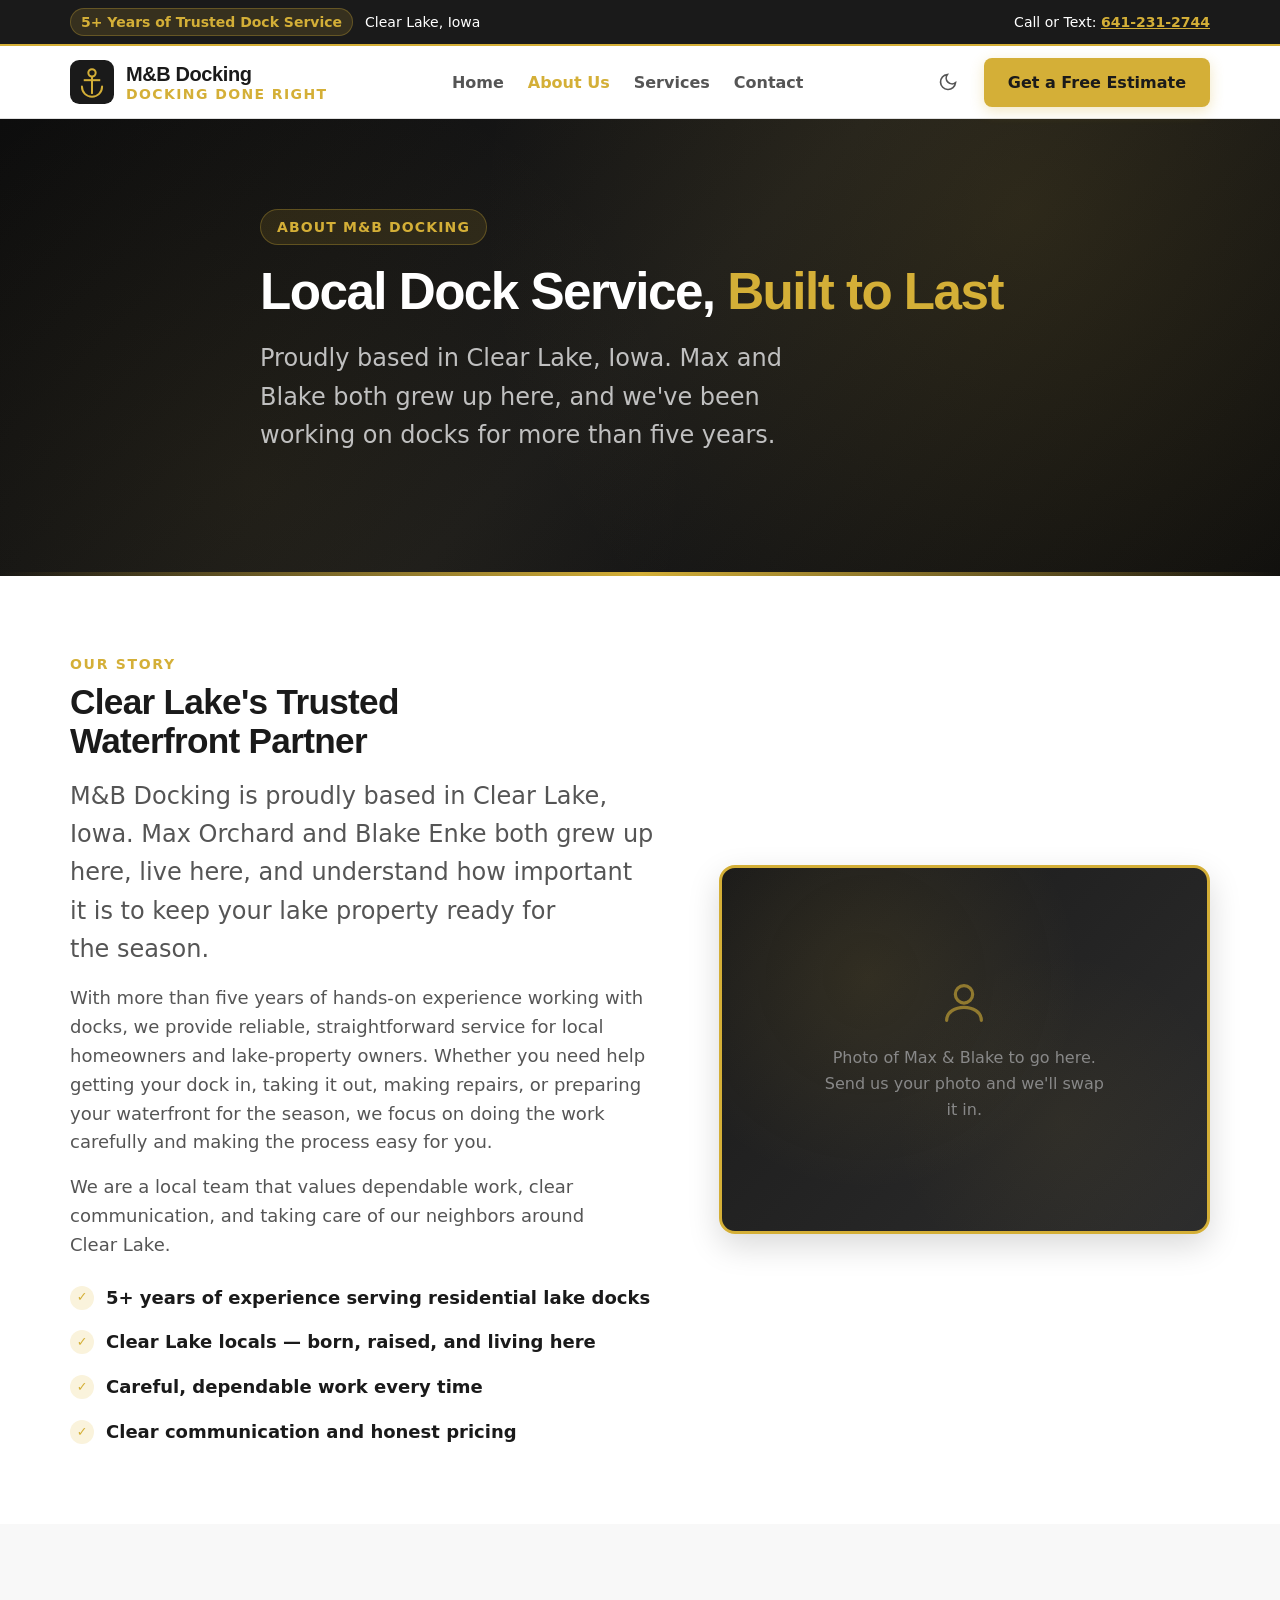
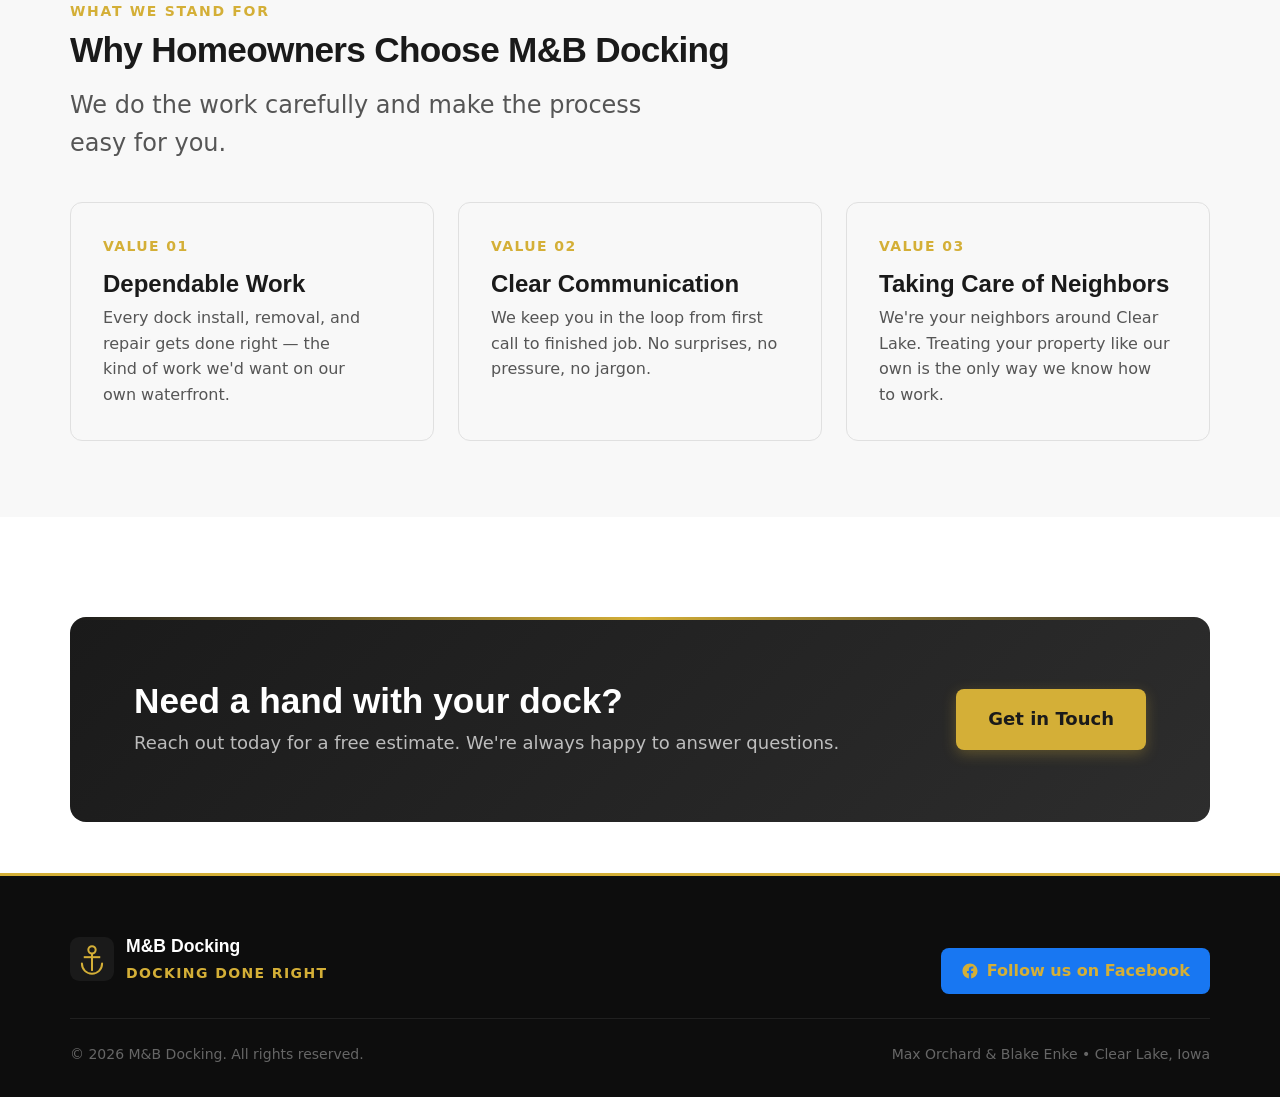
==== about.html @ 093987b3 "Initial M&B Docking site: 4 pages, black/gold branding" ====
<!doctype html>
<html lang="en">
<head>
  <meta charset="utf-8" />
  <meta name="viewport" content="width=device-width, initial-scale=1" />
  <meta name="description" content="M&B Docking is a Clear Lake, Iowa based dock service company with 5+ years of experience, owned by Max Orchard and Blake Enke. Learn about our story and values." />
  <title>About M&amp;B Docking | Clear Lake, Iowa Dock Service</title>
  <link rel="icon" href="data:image/svg+xml,<svg xmlns=%22http://www.w3.org/2000/svg%22 viewBox=%220 0 48 48%22><rect width=%2248%22 height=%2248%22 rx=%2210%22 fill=%22%231a1a1a%22/><circle cx=%2224%22 cy=%2214%22 r=%224%22 stroke=%22%23D4AF37%22 stroke-width=%222.2%22 fill=%22none%22/><line x1=%2224%22 y1=%2218%22 x2=%2224%22 y2=%2237%22 stroke=%22%23D4AF37%22 stroke-width=%222.2%22/><line x1=%2215%22 y1=%2222%22 x2=%2233%22 y2=%2222%22 stroke=%22%23D4AF37%22 stroke-width=%222.2%22/><path d=%22M13 29c0 6.5 5 11 11 11s11-4.5 11-11%22 stroke=%22%23D4AF37%22 stroke-width=%222.2%22 fill=%22none%22 stroke-linecap=%22round%22/></svg>" />

  <!-- Fonts -->
  <link rel="preconnect" href="https://api.fontshare.com" />
  <link href="https://api.fontshare.com/v2/css?f[]=cabinet-grotesk@700,800,900&f[]=satoshi@400,500,700&display=swap" rel="stylesheet" />

  <link rel="stylesheet" href="assets/style.css" />

  <!-- Open Graph -->
  <meta property="og:title" content="About M&amp;B Docking | Clear Lake, Iowa Dock Service" />
  <meta property="og:description" content="M&B Docking is a Clear Lake, Iowa based dock service company with 5+ years of experience, owned by Max Orchard and Blake Enke. Learn about our story and values." />
  <meta property="og:type" content="website" />
</head>
<body>
  <!-- Top Bar -->
  <div class="topbar">
    <div class="container topbar-content">
      <div style="display:flex; align-items:center; gap:12px;">
        <span class="topbar-badge">5+ Years of Trusted Dock Service</span>
        <span>Clear Lake, Iowa</span>
      </div>
      <div>
        <span>Call or Text: </span>
        <a href="tel:6412312744">641-231-2744</a>
      </div>
    </div>
  </div>

  <!-- Header -->
  <header class="header">
    <div class="container">
      <nav class="nav" aria-label="Main Navigation">
        <a class="brand" href="index.html">
          <svg class="brand-logo" viewBox="0 0 48 48" fill="none" xmlns="http://www.w3.org/2000/svg" aria-label="M&amp;B Docking anchor logo">
          <rect width="48" height="48" rx="10" fill="#1a1a1a"/>
          <circle cx="24" cy="14" r="4" stroke="#D4AF37" stroke-width="2.2" fill="none"/>
          <line x1="24" y1="18" x2="24" y2="37" stroke="#D4AF37" stroke-width="2.2"/>
          <line x1="15" y1="22" x2="33" y2="22" stroke="#D4AF37" stroke-width="2.2"/>
          <path d="M13 29c0 6.5 5 11 11 11s11-4.5 11-11" stroke="#D4AF37" stroke-width="2.2" fill="none" stroke-linecap="round"/>
        </svg>
          <span class="brand-text">
            <span class="brand-name">M&amp;B Docking</span>
            <span class="brand-tagline">Docking Done Right</span>
          </span>
        </a>
        <div class="nav-links" data-nav-links>
          <a href="index.html">Home</a>
          <a href="about.html" class="active">About Us</a>
          <a href="services.html">Services</a>
          <a href="contact.html">Contact</a>
        </div>
        <div class="nav-right">
          <button class="theme-toggle" data-theme-toggle aria-label="Toggle dark mode"></button>
          <a class="btn btn-gold" href="contact.html">Get a Free Estimate</a>
          <button class="menu-toggle" data-menu-toggle aria-label="Toggle menu">
            <svg width="24" height="24" viewBox="0 0 24 24" fill="none" stroke="currentColor" stroke-width="2"><line x1="3" y1="6" x2="21" y2="6"/><line x1="3" y1="12" x2="21" y2="12"/><line x1="3" y1="18" x2="21" y2="18"/></svg>
          </button>
        </div>
      </nav>
    </div>
  </header>
  <main>
    <!-- About Hero -->
    <section class="hero" style="padding-block: clamp(var(--space-12), 7vw, var(--space-24));">
      <div class="container hero-content">
        <div class="hero-tag">About M&amp;B Docking</div>
        <h1>Local Dock Service, <span class="accent">Built to Last</span></h1>
        <p>Proudly based in Clear Lake, Iowa. Max and Blake both grew up here, and we've been working on docks for more than five years.</p>
      </div>
    </section>

    <!-- About Story -->
    <section class="section">
      <div class="container split">
        <div class="split-text">
          <div class="section-kicker">Our Story</div>
          <h2 class="section-title">Clear Lake's Trusted Waterfront Partner</h2>
          <p class="section-lead">M&amp;B Docking is proudly based in Clear Lake, Iowa. Max Orchard and Blake Enke both grew up here, live here, and understand how important it is to keep your lake property ready for the season.</p>
          <p style="margin-top: var(--space-4); color: var(--color-text-muted);">With more than five years of hands-on experience working with docks, we provide reliable, straightforward service for local homeowners and lake-property owners. Whether you need help getting your dock in, taking it out, making repairs, or preparing your waterfront for the season, we focus on doing the work carefully and making the process easy for you.</p>
          <p style="margin-top: var(--space-4); color: var(--color-text-muted);">We are a local team that values dependable work, clear communication, and taking care of our neighbors around Clear Lake.</p>

          <ul class="highlight-points">
            <li><div class="check-circle">&check;</div><span><strong>5+ years of experience</strong> serving residential lake docks</span></li>
            <li><div class="check-circle">&check;</div><span><strong>Clear Lake locals</strong> &mdash; born, raised, and living here</span></li>
            <li><div class="check-circle">&check;</div><span><strong>Careful, dependable work</strong> every time</span></li>
            <li><div class="check-circle">&check;</div><span><strong>Clear communication</strong> and honest pricing</span></li>
          </ul>
        </div>

        <div class="split-visual">
          <div class="photo-frame">
            <div class="photo-placeholder">
              <svg width="52" height="52" viewBox="0 0 24 24" fill="none" stroke="currentColor" stroke-width="1.5"><circle cx="12" cy="8" r="4"/><path d="M4 20c0-4 4-6 8-6s8 2 8 6" stroke-linecap="round"/></svg>
              <p>Photo of Max &amp; Blake to go here.<br/>Send us your photo and we'll swap it in.</p>
            </div>
          </div>
        </div>
      </div>
    </section>

    <!-- Values Section -->
    <section class="section" style="background: var(--color-surface);">
      <div class="container">
        <div class="section-kicker">What We Stand For</div>
        <h2 class="section-title">Why Homeowners Choose M&amp;B Docking</h2>
        <p class="section-lead">We do the work carefully and make the process easy for you.</p>

        <div class="steps-grid">
          <div class="step-card">
            <div class="step-number">Value 01</div>
            <h3>Dependable Work</h3>
            <p>Every dock install, removal, and repair gets done right &mdash; the kind of work we'd want on our own waterfront.</p>
          </div>
          <div class="step-card">
            <div class="step-number">Value 02</div>
            <h3>Clear Communication</h3>
            <p>We keep you in the loop from first call to finished job. No surprises, no pressure, no jargon.</p>
          </div>
          <div class="step-card">
            <div class="step-number">Value 03</div>
            <h3>Taking Care of Neighbors</h3>
            <p>We're your neighbors around Clear Lake. Treating your property like our own is the only way we know how to work.</p>
          </div>
        </div>
      </div>
    </section>

    <!-- CTA -->
    <section class="section-sm">
      <div class="container">
        <div class="cta-banner">
          <div>
            <h2>Need a hand with your dock?</h2>
            <p>Reach out today for a free estimate. We're always happy to answer questions.</p>
          </div>
          <a class="btn btn-gold btn-lg" href="contact.html">Get in Touch</a>
        </div>
      </div>
    </section>
  </main>
  <!-- Footer -->
  <footer class="footer">
    <div class="container">
      <div class="footer-content">
        <div class="footer-brand">
          <svg class="brand-logo" viewBox="0 0 48 48" fill="none" xmlns="http://www.w3.org/2000/svg" aria-label="M&amp;B Docking anchor logo">
          <rect width="48" height="48" rx="10" fill="#1a1a1a"/>
          <circle cx="24" cy="14" r="4" stroke="#D4AF37" stroke-width="2.2" fill="none"/>
          <line x1="24" y1="18" x2="24" y2="37" stroke="#D4AF37" stroke-width="2.2"/>
          <line x1="15" y1="22" x2="33" y2="22" stroke="#D4AF37" stroke-width="2.2"/>
          <path d="M13 29c0 6.5 5 11 11 11s11-4.5 11-11" stroke="#D4AF37" stroke-width="2.2" fill="none" stroke-linecap="round"/>
        </svg>
          <span>
            <span class="footer-brand-name" style="display:block;">M&amp;B Docking</span>
            <span class="footer-brand-tag">Docking Done Right</span>
          </span>
        </div>
        <a class="social-link" href="https://www.facebook.com/p/MB-Docking-61561018682896/" target="_blank" rel="noopener noreferrer" aria-label="M&amp;B Docking on Facebook">
          <svg width="18" height="18" viewBox="0 0 24 24" fill="currentColor"><path d="M22 12.06C22 6.53 17.52 2.04 12 2.04S2 6.53 2 12.06c0 5 3.66 9.13 8.44 9.88v-6.99h-2.54v-2.89h2.54V9.85c0-2.51 1.49-3.89 3.77-3.89 1.09 0 2.24.2 2.24.2v2.46h-1.26c-1.24 0-1.63.77-1.63 1.56v1.88h2.78l-.44 2.89h-2.34v6.99C18.34 21.19 22 17.06 22 12.06z"/></svg>
          Follow us on Facebook
        </a>
      </div>
      <div class="footer-bottom">
        <span>&copy; <span id="year"></span> M&amp;B Docking. All rights reserved.</span>
        <span>Max Orchard &amp; Blake Enke &bull; Clear Lake, Iowa</span>
      </div>
    </div>
  </footer>

  <script src="assets/script.js"></script>
</body>
</html>
---- assets/style.css ----
/* ===== M&B Docking — Black/Gold/Waterfront Design System ===== */

:root {
  /* Type Scale */
  --text-xs: clamp(0.75rem, 0.7rem + 0.25vw, 0.875rem);
  --text-sm: clamp(0.875rem, 0.8rem + 0.35vw, 1rem);
  --text-base: clamp(1rem, 0.95rem + 0.25vw, 1.125rem);
  --text-lg: clamp(1.125rem, 1rem + 0.75vw, 1.5rem);
  --text-xl: clamp(1.5rem, 1.2rem + 1.25vw, 2.25rem);
  --text-2xl: clamp(2rem, 1.2rem + 2.5vw, 3.5rem);

  /* Spacing */
  --space-1: 0.25rem;
  --space-2: 0.5rem;
  --space-3: 0.75rem;
  --space-4: 1rem;
  --space-5: 1.25rem;
  --space-6: 1.5rem;
  --space-8: 2rem;
  --space-10: 2.5rem;
  --space-12: 3rem;
  --space-16: 4rem;
  --space-20: 5rem;
  --space-24: 6rem;

  /* Brand Colors — Black / Gold / White */
  --color-bg: #ffffff;
  --color-surface: #f8f8f8;
  --color-surface-2: #f0f0f0;
  --color-surface-offset: #1a1a1a;
  --color-divider: #e0e0e0;
  --color-border: #d0d0d0;

  --color-text: #1a1a1a;
  --color-text-muted: #555555;
  --color-text-faint: #888888;
  --color-text-inverse: #ffffff;

  --color-gold: #d4af37;
  --color-gold-hover: #b8941e;
  --color-gold-active: #9a7a14;
  --color-gold-light: #f5e6b8;
  --color-gold-highlight: #faf3dc;

  --color-black: #1a1a1a;
  --color-black-hover: #2d2d2d;
  --color-black-active: #000000;

  --color-success: #2d7a32;
  --color-success-highlight: #d4edda;

  /* Radius */
  --radius-sm: 0.375rem;
  --radius-md: 0.5rem;
  --radius-lg: 0.75rem;
  --radius-xl: 1rem;
  --radius-full: 9999px;

  /* Transitions */
  --transition-interactive: 180ms cubic-bezier(0.16, 1, 0.3, 1);

  /* Shadows */
  --shadow-sm: 0 1px 3px rgba(0, 0, 0, 0.08);
  --shadow-md: 0 4px 12px rgba(0, 0, 0, 0.1);
  --shadow-lg: 0 12px 32px rgba(0, 0, 0, 0.15);
  --shadow-gold: 0 4px 14px rgba(212, 175, 55, 0.3);

  /* Content widths */
  --content-narrow: 640px;
  --content-default: 960px;
  --content-wide: 1200px;

  /* Fonts */
  --font-display: 'Cabinet Grotesk', 'Inter', sans-serif;
  --font-body: 'Satoshi', 'Inter', system-ui, sans-serif;
}

/* Dark Mode */
[data-theme='dark'] {
  --color-bg: #0d0d0d;
  --color-surface: #161616;
  --color-surface-2: #1e1e1e;
  --color-surface-offset: #f0f0f0;
  --color-divider: #2a2a2a;
  --color-border: #3a3a3a;

  --color-text: #e8e8e8;
  --color-text-muted: #999999;
  --color-text-faint: #666666;
  --color-text-inverse: #1a1a1a;

  --color-gold: #e8c547;
  --color-gold-hover: #f0d060;
  --color-gold-active: #d4af37;
  --color-gold-light: #3d3520;
  --color-gold-highlight: #2a2410;

  --color-black: #f0f0f0;
  --color-black-hover: #ffffff;
  --color-black-active: #e8e8e8;

  --shadow-sm: 0 1px 3px rgba(0, 0, 0, 0.3);
  --shadow-md: 0 4px 12px rgba(0, 0, 0, 0.4);
  --shadow-lg: 0 12px 32px rgba(0, 0, 0, 0.5);
  --shadow-gold: 0 4px 14px rgba(232, 197, 71, 0.2);
}

/* ===== Base Reset ===== */
*,
*::before,
*::after {
  box-sizing: border-box;
  margin: 0;
  padding: 0;
}

html {
  -webkit-text-size-adjust: none;
  text-size-adjust: none;
  -webkit-font-smoothing: antialiased;
  -moz-osx-font-smoothing: grayscale;
  text-rendering: optimizeLegibility;
  scroll-behavior: smooth;
  scroll-padding-top: 80px;
}

body {
  min-height: 100dvh;
  line-height: 1.6;
  font-family: var(--font-body);
  font-size: var(--text-base);
  color: var(--color-text);
  background-color: var(--color-bg);
}

img,
picture,
video,
canvas,
svg {
  display: block;
  max-width: 100%;
  height: auto;
}

ul,
ol {
  list-style: none;
}

input,
button,
textarea,
select {
  font: inherit;
  color: inherit;
}

h1,
h2,
h3,
h4,
h5,
h6 {
  text-wrap: balance;
  line-height: 1.15;
  font-family: var(--font-display);
}

p,
li,
figcaption {
  text-wrap: pretty;
  max-width: 72ch;
}

::selection {
  background: var(--color-gold);
  color: var(--color-black);
}

:focus-visible {
  outline: 2px solid var(--color-gold);
  outline-offset: 3px;
  border-radius: var(--radius-sm);
}

@media (prefers-reduced-motion: reduce) {
  *,
  *::before,
  *::after {
    animation-duration: 0.01ms !important;
    animation-iteration-count: 1 !important;
    transition-duration: 0.01ms !important;
    scroll-behavior: auto !important;
  }
}

button {
  cursor: pointer;
  background: none;
  border: none;
}

a {
  transition: color var(--transition-interactive);
}

.sr-only {
  position: absolute;
  width: 1px;
  height: 1px;
  padding: 0;
  margin: -1px;
  overflow: hidden;
  clip: rect(0, 0, 0, 0);
  white-space: nowrap;
  border-width: 0;
}

/* ===== Layout ===== */
.container {
  width: min(1140px, calc(100% - 48px));
  margin: 0 auto;
}

.section {
  padding-block: clamp(var(--space-12), 6vw, var(--space-24));
}

.section-sm {
  padding-block: clamp(var(--space-8), 4vw, var(--space-16));
}

/* ===== Header / Navigation ===== */
.topbar {
  background: var(--color-black);
  color: var(--color-text-inverse);
  font-size: var(--text-xs);
  padding: var(--space-2) 0;
  border-bottom: 2px solid var(--color-gold);
}

[data-theme='dark'] .topbar {
  background: var(--color-surface-offset);
  color: var(--color-black);
}

.topbar-content {
  display: flex;
  justify-content: space-between;
  align-items: center;
  gap: var(--space-3);
  flex-wrap: wrap;
}

.topbar a {
  color: var(--color-gold);
  font-weight: 700;
}

.topbar a:hover {
  color: var(--color-gold-hover);
}

.topbar-badge {
  display: inline-flex;
  align-items: center;
  gap: 6px;
  background: rgba(212, 175, 55, 0.15);
  color: var(--color-gold);
  padding: 2px 10px;
  border-radius: var(--radius-full);
  font-weight: 700;
  border: 1px solid rgba(212, 175, 55, 0.3);
}

.header {
  position: sticky;
  top: 0;
  z-index: 100;
  background: color-mix(in oklab, var(--color-bg) 95%, transparent);
  backdrop-filter: blur(12px);
  border-bottom: 1px solid var(--color-divider);
  transition: box-shadow var(--transition-interactive);
}

.header.scrolled {
  box-shadow: var(--shadow-md);
}

.nav {
  height: 72px;
  display: flex;
  align-items: center;
  justify-content: space-between;
  gap: var(--space-6);
}

.brand {
  display: flex;
  align-items: center;
  gap: var(--space-3);
  text-decoration: none;
  color: var(--color-text);
}

.brand-logo {
  width: 44px;
  height: 44px;
  flex-shrink: 0;
}

.brand-text {
  display: flex;
  flex-direction: column;
  line-height: 1.2;
}

.brand-name {
  font-family: var(--font-display);
  font-weight: 800;
  font-size: 1.25rem;
  letter-spacing: -0.02em;
  color: var(--color-text);
}

.brand-tagline {
  font-size: var(--text-xs);
  font-weight: 600;
  text-transform: uppercase;
  letter-spacing: 0.1em;
  color: var(--color-gold);
}

.nav-links {
  display: flex;
  align-items: center;
  gap: var(--space-6);
  font-size: var(--text-sm);
  font-weight: 600;
}

.nav-links a {
  color: var(--color-text-muted);
  text-decoration: none;
}

.nav-links a:hover,
.nav-links a.active {
  color: var(--color-gold);
}

.nav-right {
  display: flex;
  align-items: center;
  gap: var(--space-4);
}

.theme-toggle {
  width: 40px;
  height: 40px;
  display: flex;
  align-items: center;
  justify-content: center;
  border-radius: var(--radius-md);
  color: var(--color-text-muted);
  transition: color var(--transition-interactive), background var(--transition-interactive);
}

.theme-toggle:hover {
  color: var(--color-gold);
  background: var(--color-surface);
}

.menu-toggle {
  display: none;
  width: 40px;
  height: 40px;
  align-items: center;
  justify-content: center;
  color: var(--color-text);
}

/* ===== Buttons ===== */
.btn {
  display: inline-flex;
  align-items: center;
  justify-content: center;
  gap: var(--space-2);
  padding: 12px 24px;
  border-radius: var(--radius-md);
  font-family: var(--font-body);
  font-weight: 700;
  font-size: var(--text-sm);
  cursor: pointer;
  transition: all var(--transition-interactive);
  border: none;
  text-decoration: none;
  white-space: nowrap;
}

.btn-gold {
  background: var(--color-gold);
  color: #1a1a1a;
  box-shadow: var(--shadow-gold);
}

.btn-gold:hover {
  background: var(--color-gold-hover);
  transform: translateY(-2px);
}

.btn-black {
  background: var(--color-black);
  color: var(--color-text-inverse);
}

[data-theme='dark'] .btn-black {
  background: var(--color-gold);
  color: #1a1a1a;
}

.btn-black:hover {
  background: var(--color-black-hover);
  transform: translateY(-2px);
}

[data-theme='dark'] .btn-black:hover {
  background: var(--color-gold-hover);
}

.btn-outline {
  border: 2px solid var(--color-text);
  color: var(--color-text);
  background: transparent;
}

.btn-outline:hover {
  border-color: var(--color-gold);
  color: var(--color-gold);
}

.btn-lg {
  padding: 16px 32px;
  font-size: var(--text-base);
}

.btn-block {
  width: 100%;
}

/* ===== Hero ===== */
.hero {
  background: linear-gradient(135deg, #0d0d0d 0%, #1a1a1a 50%, #0d0d0d 100%);
  color: #ffffff;
  padding: clamp(var(--space-16), 10vw, var(--space-32)) 0;
  position: relative;
  overflow: hidden;
}

.hero::before {
  content: '';
  position: absolute;
  top: 0;
  left: 0;
  right: 0;
  bottom: 0;
  background:
    radial-gradient(circle at 80% 20%, rgba(212, 175, 55, 0.12), transparent 50%),
    radial-gradient(circle at 20% 80%, rgba(212, 175, 55, 0.06), transparent 40%);
  pointer-events: none;
}

.hero::after {
  content: '';
  position: absolute;
  bottom: 0;
  left: 0;
  right: 0;
  height: 4px;
  background: linear-gradient(90deg, transparent, var(--color-gold), transparent);
}

.hero-content {
  position: relative;
  z-index: 1;
  max-width: 760px;
}

.hero-tag {
  display: inline-flex;
  align-items: center;
  gap: 8px;
  padding: 6px 16px;
  border-radius: var(--radius-full);
  background: rgba(212, 175, 55, 0.12);
  border: 1px solid rgba(212, 175, 55, 0.3);
  font-size: var(--text-xs);
  font-weight: 700;
  letter-spacing: 0.08em;
  text-transform: uppercase;
  color: var(--color-gold);
  margin-bottom: var(--space-5);
}

.hero h1 {
  font-size: var(--text-2xl);
  line-height: 1.05;
  letter-spacing: -0.03em;
  margin-bottom: var(--space-5);
  color: #ffffff;
}

.hero h1 .accent {
  color: var(--color-gold);
}

.hero p {
  font-size: var(--text-lg);
  color: #c0c0c0;
  max-width: 580px;
  margin-bottom: var(--space-8);
}

.hero-ctas {
  display: flex;
  flex-wrap: wrap;
  gap: var(--space-3);
}

.hero-stats {
  display: flex;
  gap: var(--space-8);
  margin-top: var(--space-12);
  padding-top: var(--space-8);
  border-top: 1px solid rgba(255, 255, 255, 0.1);
  flex-wrap: wrap;
}

.stat-item strong {
  display: block;
  font-size: var(--text-xl);
  font-weight: 900;
  color: var(--color-gold);
  font-family: var(--font-display);
}

.stat-item span {
  font-size: var(--text-sm);
  color: #888;
}

/* ===== Section Typography ===== */
.section-kicker {
  font-size: var(--text-xs);
  font-weight: 800;
  letter-spacing: 0.12em;
  text-transform: uppercase;
  color: var(--color-gold);
  margin-bottom: var(--space-2);
}

.section-title {
  font-size: var(--text-xl);
  line-height: 1.1;
  letter-spacing: -0.02em;
  color: var(--color-text);
  margin-bottom: var(--space-4);
}

.section-lead {
  font-size: var(--text-lg);
  color: var(--color-text-muted);
  max-width: 620px;
}

/* ===== Services Grid ===== */
.services-grid {
  display: grid;
  grid-template-columns: repeat(auto-fit, minmax(260px, 1fr));
  gap: var(--space-6);
  margin-top: var(--space-10);
}

.service-card {
  background: var(--color-surface);
  border: 1px solid var(--color-divider);
  border-radius: var(--radius-lg);
  padding: var(--space-8) var(--space-6);
  transition: transform var(--transition-interactive), box-shadow var(--transition-interactive), border-color var(--transition-interactive);
  display: flex;
  flex-direction: column;
}

.service-card:hover {
  transform: translateY(-4px);
  box-shadow: var(--shadow-lg);
  border-color: var(--color-gold);
}

.service-icon {
  width: 56px;
  height: 56px;
  border-radius: var(--radius-lg);
  background: var(--color-gold-highlight);
  color: var(--color-gold);
  display: flex;
  align-items: center;
  justify-content: center;
  margin-bottom: var(--space-5);
}

.service-card h3 {
  font-size: var(--text-lg);
  color: var(--color-text);
  margin-bottom: var(--space-2);
}

.service-card p {
  color: var(--color-text-muted);
  font-size: var(--text-sm);
  flex-grow: 1;
}

/* ===== Split Layout ===== */
.split {
  display: grid;
  grid-template-columns: 1.1fr 0.9fr;
  gap: var(--space-12);
  align-items: center;
}

.split-reverse {
  grid-template-columns: 0.9fr 1.1fr;
}

.split-reverse .split-text {
  order: 2;
}

@media (max-width: 860px) {
  .split,
  .split-reverse {
    grid-template-columns: 1fr;
    gap: var(--space-8);
  }
  .split-reverse .split-text {
    order: 0;
  }
}

/* ===== About Photo Placeholder ===== */
.photo-frame {
  position: relative;
  border-radius: var(--radius-xl);
  overflow: hidden;
  background: linear-gradient(135deg, #1a1a1a, #2d2d2d);
  aspect-ratio: 4 / 3;
  display: flex;
  align-items: center;
  justify-content: center;
  box-shadow: var(--shadow-lg);
  border: 3px solid var(--color-gold);
}

.photo-frame::before {
  content: '';
  position: absolute;
  inset: 0;
  background:
    radial-gradient(circle at 30% 30%, rgba(212, 175, 55, 0.1), transparent 50%),
    radial-gradient(circle at 70% 70%, rgba(212, 175, 55, 0.05), transparent 40%);
}

.photo-placeholder {
  position: relative;
  z-index: 1;
  text-align: center;
  color: #666;
  padding: var(--space-8);
}

.photo-placeholder svg {
  margin: 0 auto var(--space-4);
  color: var(--color-gold);
  opacity: 0.6;
}

.photo-placeholder p {
  color: #888;
  font-size: var(--text-sm);
  max-width: 300px;
  margin: 0 auto;
}

/* ===== Highlight Points ===== */
.highlight-points {
  margin-top: var(--space-6);
  display: grid;
  gap: var(--space-4);
}

.highlight-points li {
  display: flex;
  align-items: flex-start;
  gap: var(--space-3);
  font-weight: 600;
  color: var(--color-text);
  font-size: var(--text-base);
}

.check-circle {
  width: 24px;
  height: 24px;
  border-radius: 50%;
  background: var(--color-gold-highlight);
  color: var(--color-gold);
  display: flex;
  align-items: center;
  justify-content: center;
  font-size: 0.8rem;
  font-weight: 900;
  flex-shrink: 0;
  margin-top: 2px;
}

/* ===== Process Steps ===== */
.steps-grid {
  display: grid;
  grid-template-columns: repeat(auto-fit, minmax(260px, 1fr));
  gap: var(--space-6);
  margin-top: var(--space-10);
}

.step-card {
  background: var(--color-surface);
  border: 1px solid var(--color-divider);
  border-radius: var(--radius-lg);
  padding: var(--space-8);
  position: relative;
}

.step-number {
  font-size: var(--text-xs);
  font-weight: 900;
  color: var(--color-gold);
  letter-spacing: 0.1em;
  text-transform: uppercase;
  margin-bottom: var(--space-3);
  display: block;
}

.step-card h3 {
  font-size: var(--text-lg);
  color: var(--color-text);
  margin-bottom: var(--space-2);
}

.step-card p {
  color: var(--color-text-muted);
  font-size: var(--text-sm);
}

/* ===== CTA Banner ===== */
.cta-banner {
  background: linear-gradient(135deg, var(--color-black), #2d2d2d);
  color: #ffffff;
  border-radius: var(--radius-xl);
  padding: clamp(var(--space-10), 5vw, var(--space-16));
  display: flex;
  justify-content: space-between;
  align-items: center;
  gap: var(--space-8);
  flex-wrap: wrap;
  margin-top: var(--space-12);
  position: relative;
  overflow: hidden;
}

[data-theme='dark'] .cta-banner {
  background: linear-gradient(135deg, var(--color-surface), var(--color-surface-2));
  color: var(--color-text);
  border: 1px solid var(--color-border);
}

.cta-banner::before {
  content: '';
  position: absolute;
  top: 0;
  left: 0;
  right: 0;
  height: 3px;
  background: linear-gradient(90deg, transparent, var(--color-gold), transparent);
}

.cta-banner h2 {
  color: inherit;
  font-size: var(--text-xl);
  margin-bottom: var(--space-2);
}

.cta-banner p {
  color: rgba(255, 255, 255, 0.7);
  font-size: var(--text-base);
}

[data-theme='dark'] .cta-banner p {
  color: var(--color-text-muted);
}

/* ===== Contact ===== */
.contact-grid {
  display: grid;
  grid-template-columns: 0.9fr 1.1fr;
  gap: var(--space-12);
  align-items: start;
}

@media (max-width: 860px) {
  .contact-grid {
    grid-template-columns: 1fr;
    gap: var(--space-8);
  }
}

.contact-info {
  background: var(--color-surface);
  border-radius: var(--radius-lg);
  padding: var(--space-10);
  border: 1px solid var(--color-divider);
}

.contact-details {
  margin-top: var(--space-6);
  display: grid;
  gap: var(--space-5);
}

.contact-details li strong {
  display: block;
  font-size: var(--text-xs);
  text-transform: uppercase;
  letter-spacing: 0.05em;
  color: var(--color-text-muted);
  margin-bottom: 2px;
}

.contact-details li a,
.contact-details li span {
  font-size: var(--text-lg);
  font-weight: 700;
  color: var(--color-text);
}

.contact-details li a:hover {
  color: var(--color-gold);
}

.social-link {
  display: inline-flex;
  align-items: center;
  gap: var(--space-2);
  margin-top: var(--space-6);
  padding: 10px 20px;
  border-radius: var(--radius-md);
  background: #1877F2;
  color: #ffffff;
  font-weight: 700;
  font-size: var(--text-sm);
  text-decoration: none;
  transition: background var(--transition-interactive), transform var(--transition-interactive);
}

.social-link:hover {
  background: #0d65d9;
  transform: translateY(-2px);
}

/* ===== Form ===== */
.contact-form {
  background: var(--color-bg);
  border: 1px solid var(--color-divider);
  border-radius: var(--radius-lg);
  padding: var(--space-10);
  box-shadow: var(--shadow-md);
}

[data-theme='dark'] .contact-form {
  background: var(--color-surface);
}

.form-grid {
  display: grid;
  grid-template-columns: 1fr 1fr;
  gap: var(--space-4);
}

.form-wide {
  grid-column: 1 / -1;
}

@media (max-width: 600px) {
  .form-grid {
    grid-template-columns: 1fr;
  }
}

label {
  display: block;
  font-size: var(--text-sm);
  font-weight: 700;
  color: var(--color-text);
  margin-bottom: var(--space-2);
}

input,
select,
textarea {
  width: 100%;
  padding: 12px 16px;
  border-radius: var(--radius-md);
  border: 1px solid var(--color-border);
  font-family: var(--font-body);
  font-size: var(--text-base);
  color: var(--color-text);
  background: var(--color-bg);
  transition: border-color var(--transition-interactive), box-shadow var(--transition-interactive);
}

[data-theme='dark'] input,
[data-theme='dark'] select,
[data-theme='dark'] textarea {
  background: var(--color-surface-2);
}

input:focus,
select:focus,
textarea:focus {
  outline: none;
  border-color: var(--color-gold);
  box-shadow: 0 0 0 3px rgba(212, 175, 55, 0.15);
}

textarea {
  min-height: 120px;
  resize: vertical;
}

.form-notice {
  display: none;
  margin-top: var(--space-4);
  padding: var(--space-4);
  border-radius: var(--radius-md);
  background: var(--color-success-highlight);
  color: var(--color-success);
  font-size: var(--text-sm);
  font-weight: 600;
  border: 1px solid rgba(45, 122, 50, 0.2);
}

/* ===== Gallery ===== */
.gallery-grid {
  display: grid;
  grid-template-columns: repeat(auto-fit, minmax(200px, 1fr));
  gap: var(--space-4);
  margin-top: var(--space-10);
}

.gallery-item {
  aspect-ratio: 4 / 3;
  border-radius: var(--radius-lg);
  overflow: hidden;
  background: linear-gradient(135deg, #1a1a1a, #2d2d2d);
  display: flex;
  align-items: center;
  justify-content: center;
  border: 1px solid var(--color-divider);
  transition: transform var(--transition-interactive), box-shadow var(--transition-interactive);
}

.gallery-item:hover {
  transform: translateY(-2px);
  box-shadow: var(--shadow-md);
}

.gallery-item svg {
  color: var(--color-gold);
  opacity: 0.4;
}

/* ===== Footer ===== */
.footer {
  background: #0d0d0d;
  color: #999;
  padding: var(--space-12) 0 var(--space-8);
  font-size: var(--text-sm);
  border-top: 3px solid var(--color-gold);
}

[data-theme='dark'] .footer {
  background: #000000;
}

.footer-content {
  display: flex;
  justify-content: space-between;
  align-items: center;
  gap: var(--space-6);
  flex-wrap: wrap;
  margin-bottom: var(--space-6);
  padding-bottom: var(--space-6);
  border-bottom: 1px solid rgba(255, 255, 255, 0.08);
}

.footer-brand {
  display: flex;
  align-items: center;
  gap: var(--space-3);
}

.footer-brand-name {
  color: #ffffff;
  font-family: var(--font-display);
  font-weight: 800;
  font-size: 1.1rem;
}

.footer-brand-tag {
  color: var(--color-gold);
  font-size: var(--text-xs);
  font-weight: 600;
  text-transform: uppercase;
  letter-spacing: 0.1em;
}

.footer-bottom {
  display: flex;
  justify-content: space-between;
  align-items: center;
  flex-wrap: wrap;
  gap: var(--space-3);
  font-size: var(--text-xs);
  color: #666;
}

.footer a {
  color: var(--color-gold);
  text-decoration: none;
}

.footer a:hover {
  color: var(--color-gold-hover);
}

/* ===== Mobile Nav ===== */
@media (max-width: 860px) {
  .nav-links {
    display: none;
    position: absolute;
    top: 72px;
    left: 0;
    right: 0;
    background: var(--color-bg);
    flex-direction: column;
    padding: var(--space-6);
    gap: var(--space-4);
    border-bottom: 1px solid var(--color-divider);
    box-shadow: var(--shadow-lg);
  }

  .nav-links.open {
    display: flex;
  }

  .menu-toggle {
    display: flex;
  }

  .nav .btn {
    display: none;
  }

  .topbar {
    display: none;
  }
}

@media (max-width: 480px) {
  .container {
    width: calc(100% - 32px);
  }
}
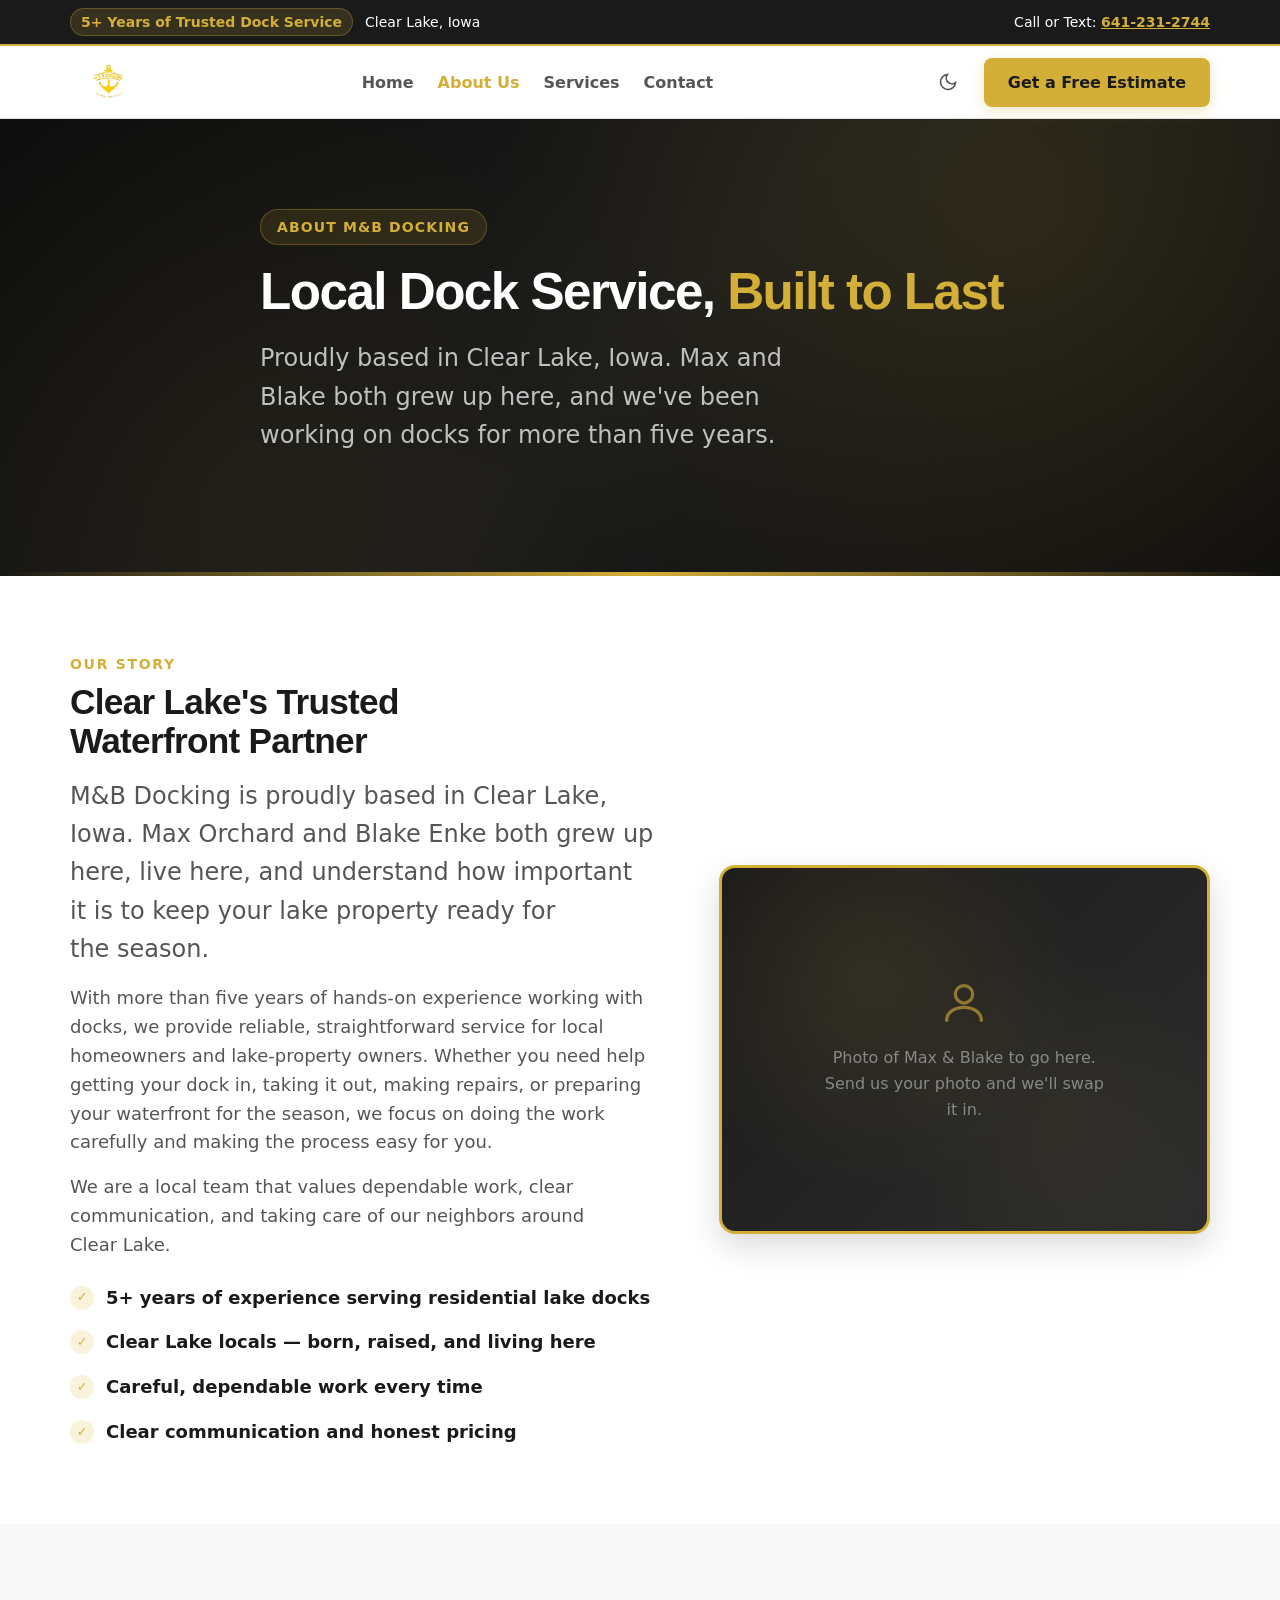
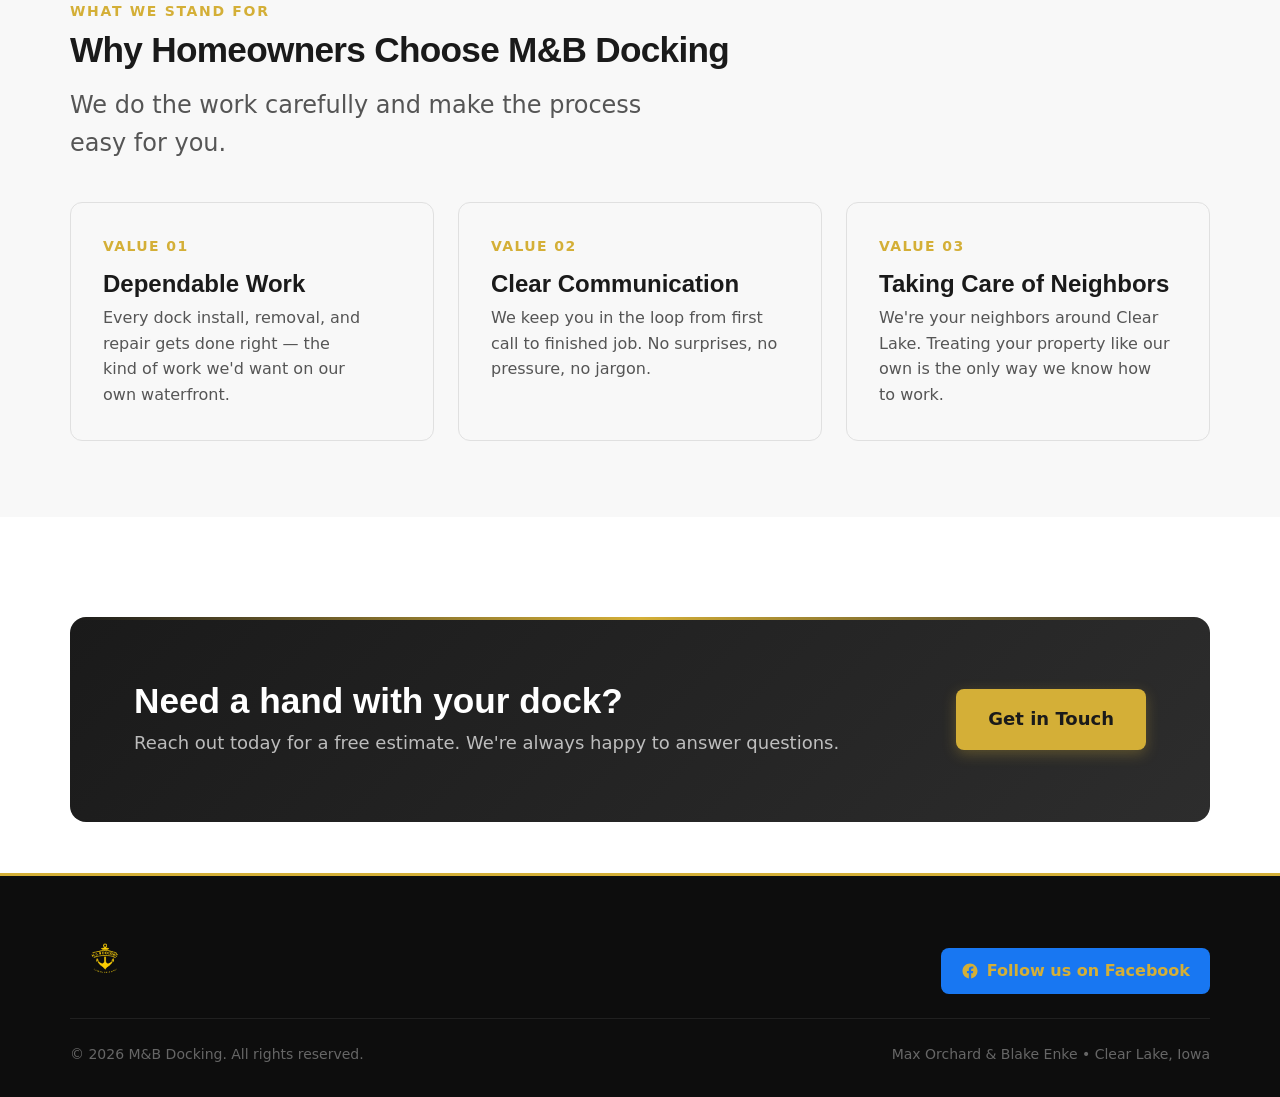
==== commit 59ac944c: "Replace placeholder SVG logo with real M&B Docking logo" ====
--- a/about.html
+++ b/about.html
@@ -5,7 +5,7 @@
   <meta name="viewport" content="width=device-width, initial-scale=1" />
   <meta name="description" content="M&B Docking is a Clear Lake, Iowa based dock service company with 5+ years of experience, owned by Max Orchard and Blake Enke. Learn about our story and values." />
   <title>About M&amp;B Docking | Clear Lake, Iowa Dock Service</title>
-  <link rel="icon" href="data:image/svg+xml,<svg xmlns=%22http://www.w3.org/2000/svg%22 viewBox=%220 0 48 48%22><rect width=%2248%22 height=%2248%22 rx=%2210%22 fill=%22%231a1a1a%22/><circle cx=%2224%22 cy=%2214%22 r=%224%22 stroke=%22%23D4AF37%22 stroke-width=%222.2%22 fill=%22none%22/><line x1=%2224%22 y1=%2218%22 x2=%2224%22 y2=%2237%22 stroke=%22%23D4AF37%22 stroke-width=%222.2%22/><line x1=%2215%22 y1=%2222%22 x2=%2233%22 y2=%2222%22 stroke=%22%23D4AF37%22 stroke-width=%222.2%22/><path d=%22M13 29c0 6.5 5 11 11 11s11-4.5 11-11%22 stroke=%22%23D4AF37%22 stroke-width=%222.2%22 fill=%22none%22 stroke-linecap=%22round%22/></svg>" />
+  <link rel="icon" type="image/png" href="assets/mb-logo.png" />
 
   <!-- Fonts -->
   <link rel="preconnect" href="https://api.fontshare.com" />
@@ -38,13 +38,7 @@
     <div class="container">
       <nav class="nav" aria-label="Main Navigation">
         <a class="brand" href="index.html">
-          <svg class="brand-logo" viewBox="0 0 48 48" fill="none" xmlns="http://www.w3.org/2000/svg" aria-label="M&amp;B Docking anchor logo">
-          <rect width="48" height="48" rx="10" fill="#1a1a1a"/>
-          <circle cx="24" cy="14" r="4" stroke="#D4AF37" stroke-width="2.2" fill="none"/>
-          <line x1="24" y1="18" x2="24" y2="37" stroke="#D4AF37" stroke-width="2.2"/>
-          <line x1="15" y1="22" x2="33" y2="22" stroke="#D4AF37" stroke-width="2.2"/>
-          <path d="M13 29c0 6.5 5 11 11 11s11-4.5 11-11" stroke="#D4AF37" stroke-width="2.2" fill="none" stroke-linecap="round"/>
-        </svg>
+          <img class="brand-logo" src="assets/mb-logo.png" alt="M&B Docking — Docking Done Right" />
           <span class="brand-text">
             <span class="brand-name">M&amp;B Docking</span>
             <span class="brand-tagline">Docking Done Right</span>
@@ -150,13 +144,7 @@
     <div class="container">
       <div class="footer-content">
         <div class="footer-brand">
-          <svg class="brand-logo" viewBox="0 0 48 48" fill="none" xmlns="http://www.w3.org/2000/svg" aria-label="M&amp;B Docking anchor logo">
-          <rect width="48" height="48" rx="10" fill="#1a1a1a"/>
-          <circle cx="24" cy="14" r="4" stroke="#D4AF37" stroke-width="2.2" fill="none"/>
-          <line x1="24" y1="18" x2="24" y2="37" stroke="#D4AF37" stroke-width="2.2"/>
-          <line x1="15" y1="22" x2="33" y2="22" stroke="#D4AF37" stroke-width="2.2"/>
-          <path d="M13 29c0 6.5 5 11 11 11s11-4.5 11-11" stroke="#D4AF37" stroke-width="2.2" fill="none" stroke-linecap="round"/>
-        </svg>
+          <img class="brand-logo" src="assets/mb-logo.png" alt="M&B Docking — Docking Done Right" />
           <span>
             <span class="footer-brand-name" style="display:block;">M&amp;B Docking</span>
             <span class="footer-brand-tag">Docking Done Right</span>
--- a/assets/style.css
+++ b/assets/style.css
@@ -306,15 +306,13 @@
 }
 
 .brand-logo {
-  width: 44px;
   height: 44px;
+  width: auto;
   flex-shrink: 0;
 }
 
 .brand-text {
-  display: flex;
-  flex-direction: column;
-  line-height: 1.2;
+  display: none;
 }
 
 .brand-name {
@@ -1017,6 +1015,15 @@
   display: flex;
   align-items: center;
   gap: var(--space-3);
+}
+
+.footer-brand img.brand-logo {
+  height: 40px;
+  width: auto;
+}
+
+.footer-brand span {
+  display: none;
 }
 
 .footer-brand-name {
@@ -1090,4 +1097,19 @@
   .container {
     width: calc(100% - 32px);
   }
-}
+
+  .hero-stats {
+    display: grid;
+    grid-template-columns: 1fr 1fr;
+    gap: var(--space-6) var(--space-4);
+    margin-top: var(--space-8);
+  }
+
+  .hero-ctas {
+    flex-direction: column;
+  }
+
+  .hero-ctas .btn {
+    width: 100%;
+  }
+}
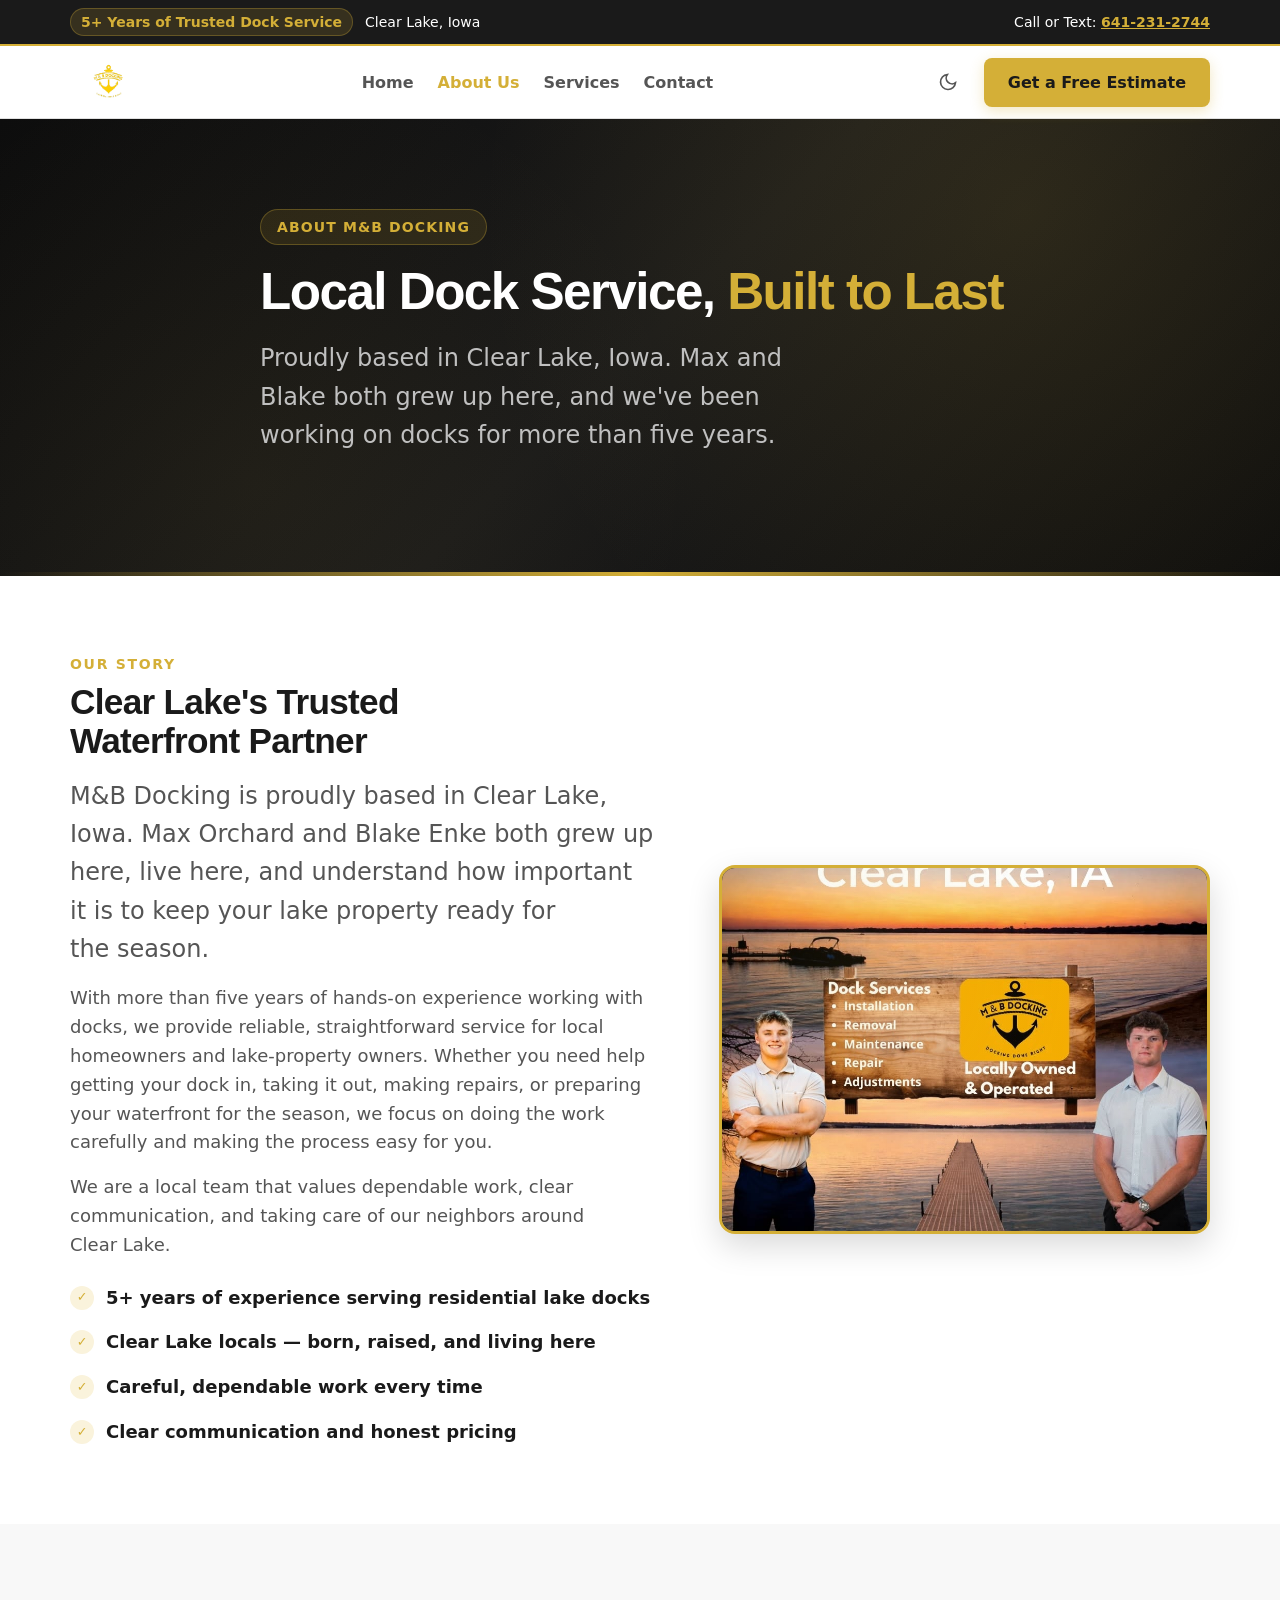
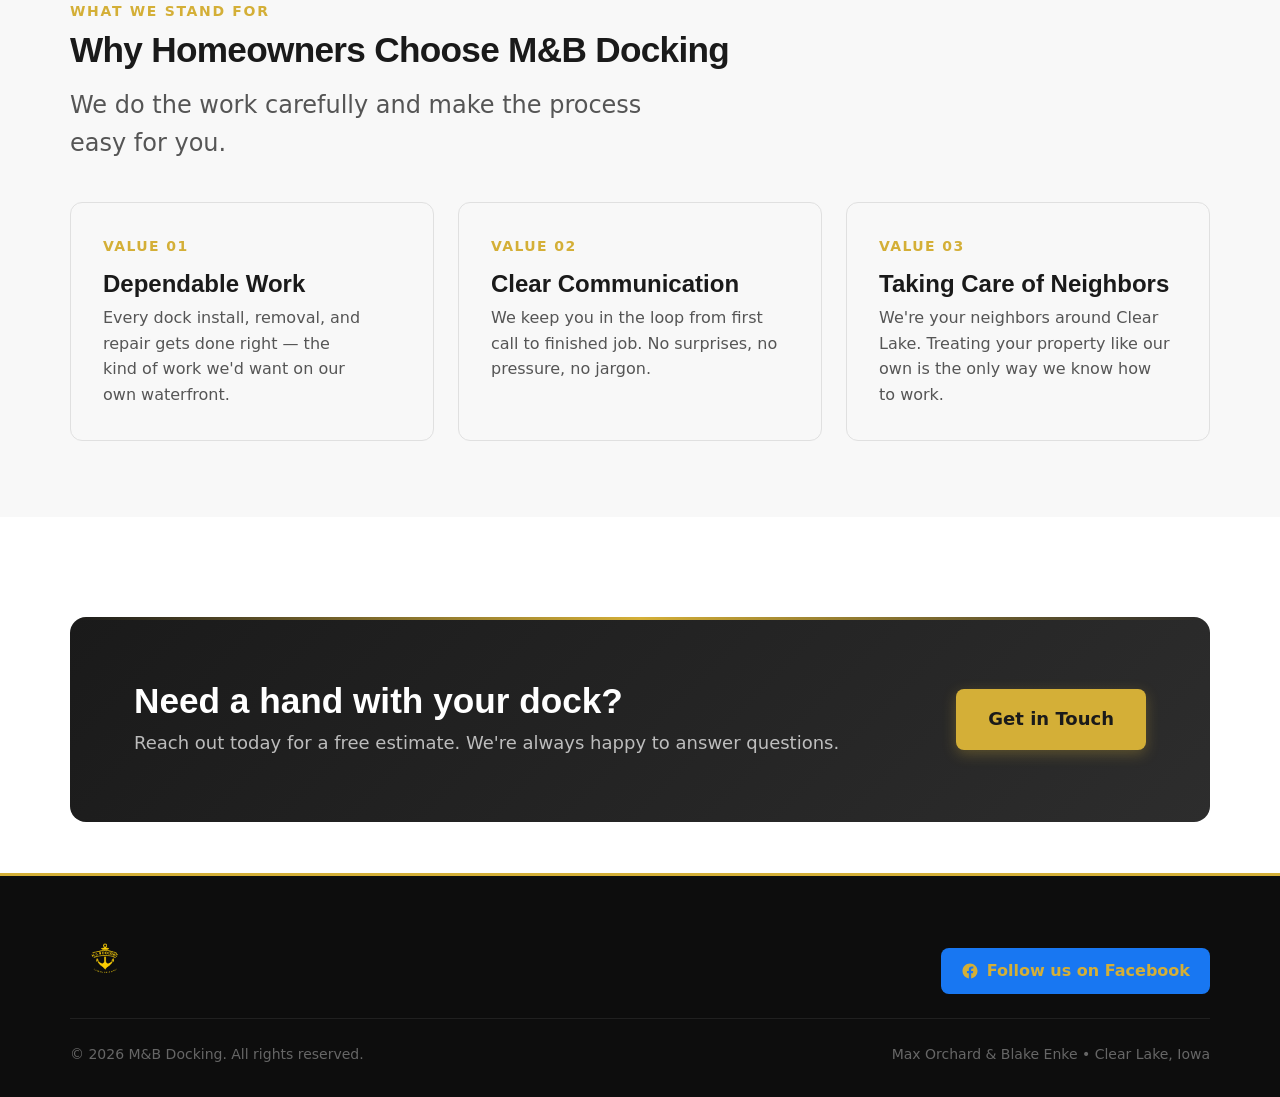
==== commit 94d50df0: "Add real Max & Blake photo to About and Home pages" ====
--- a/about.html
+++ b/about.html
@@ -90,10 +90,7 @@
 
         <div class="split-visual">
           <div class="photo-frame">
-            <div class="photo-placeholder">
-              <svg width="52" height="52" viewBox="0 0 24 24" fill="none" stroke="currentColor" stroke-width="1.5"><circle cx="12" cy="8" r="4"/><path d="M4 20c0-4 4-6 8-6s8 2 8 6" stroke-linecap="round"/></svg>
-              <p>Photo of Max &amp; Blake to go here.<br/>Send us your photo and we'll swap it in.</p>
-            </div>
+            <img src="assets/max-and-blake.jpg" alt="Max Orchard and Blake Enke of M&B Docking at Clear Lake, Iowa" style="width:100%; height:100%; object-fit:cover; border-radius: var(--radius-lg);" />
           </div>
         </div>
       </div>
